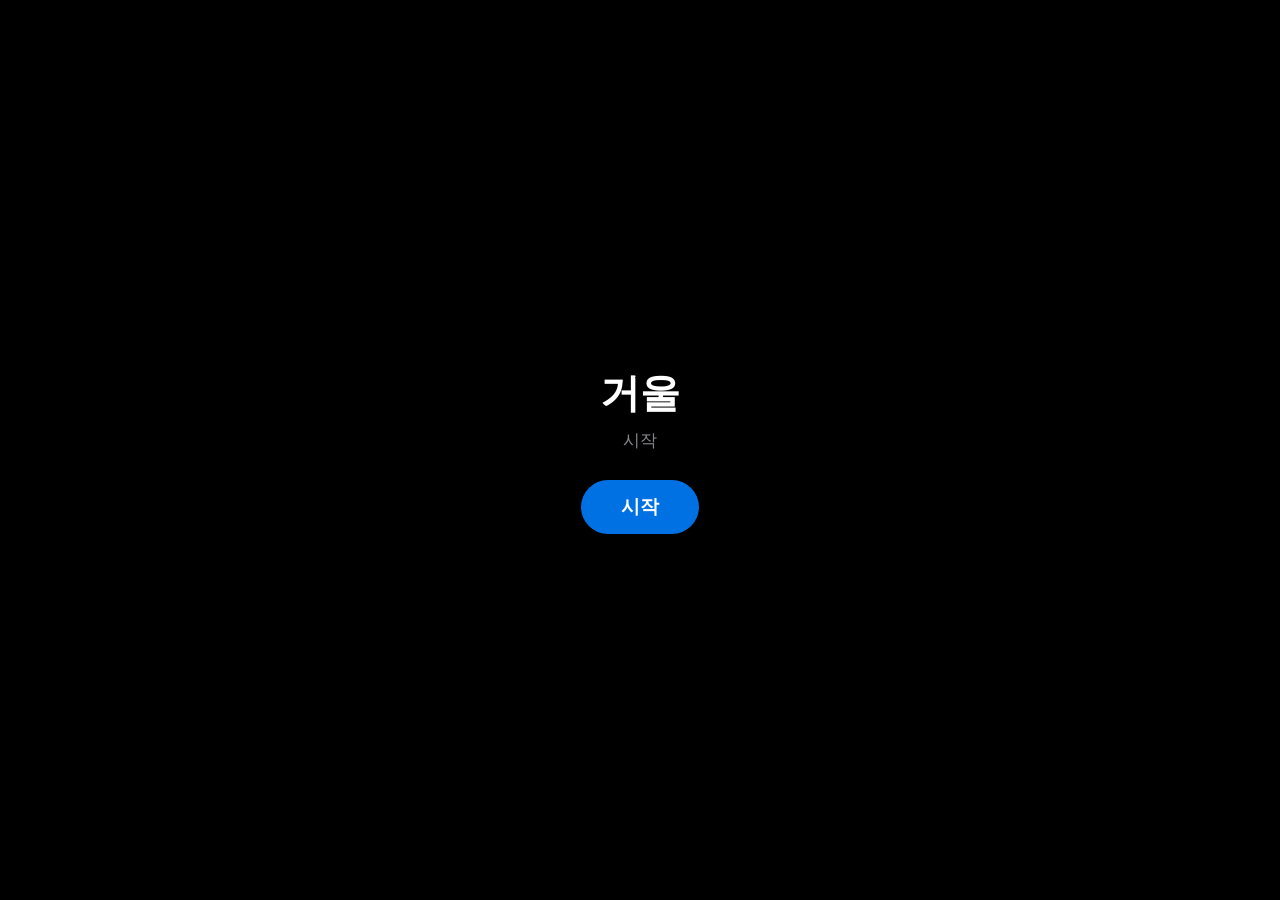
==== index.html @ 91b643a0 "Add mirror camera page and photobooth with 18 WebGL effects Photos and mirror recordings upload to G" ====
<!doctype html>
<html lang="ko">
<head>
  <meta charset="utf-8" />
  <meta name="viewport" content="width=device-width, initial-scale=1, viewport-fit=cover" />
  <meta name="theme-color" content="#000000" />
  <meta name="apple-mobile-web-app-capable" content="yes" />
  <meta name="apple-mobile-web-app-title" content="거울" />
  <title>거울</title>
  <link rel="stylesheet" href="apple.css" />
  <link rel="stylesheet" href="style.css" />
</head>
<body>
  <video id="video" autoplay playsinline muted></video>

  <div id="start-screen">
    <h1>거울</h1>
    <p>시작</p>
    <button id="start" type="button">시작</button>
    <p id="error"></p>
  </div>

  <footer id="bar" class="hidden">
    <span id="status"> 시작함 </span>
  </footer>

  <script type="module" src="app.js"></script>
</body>
</html>
---- apple.css ----
/* 사이트 공통 디자인 (애플 홈페이지 스타일)
   모든 페이지가 이 파일을 먼저 불러오고, 페이지 CSS는 아래 변수만 써서 색·글꼴을 맞춘다. */

:root {
  --bg: #f5f5f7;
  --surface: #ffffff;
  --surface-2: #fbfbfd;
  --fill: #f5f5f7;
  --fill-2: #e8e8ed;
  --text: #1d1d1f;
  --ink: #1d1d1f;
  --muted: #6e6e73;
  --faint: #86868b;
  --hairline: rgba(0, 0, 0, 0.08);
  --line: rgba(0, 0, 0, 0.1);
  --blue: #0071e3;
  --blue-hover: #0077ed;
  --link: #0066cc;
  --accent: #0071e3;
  --accent-soft: rgba(0, 113, 227, 0.1);
  --green: #1d8a3a;
  --orange: #bf4800;
  --red: #e30000;
  --shadow: 0 2px 6px rgba(0, 0, 0, 0.04), 0 12px 40px rgba(0, 0, 0, 0.06);
  --shadow-lg: 0 4px 12px rgba(0, 0, 0, 0.06), 0 30px 80px rgba(0, 0, 0, 0.12);
  --radius: 18px;
  --radius-lg: 28px;
  --font: -apple-system, BlinkMacSystemFont, "SF Pro Text", "SF Pro Display", "Apple SD Gothic Neo", "Helvetica Neue", "Noto Sans KR", sans-serif;
  --display: -apple-system, BlinkMacSystemFont, "SF Pro Display", "Apple SD Gothic Neo", "Helvetica Neue", "Noto Sans KR", sans-serif;
  --body: var(--font);
}

/* ----- 위쪽 공통 메뉴 (반투명 유리 막대) ----- */

.gnav {
  position: sticky;
  top: 0;
  z-index: 40;
  background: rgba(251, 251, 253, 0.8);
  -webkit-backdrop-filter: saturate(180%) blur(20px);
  backdrop-filter: saturate(180%) blur(20px);
  border-bottom: 1px solid var(--hairline);
}

.gnav.flat {
  position: relative;
}

.gnav-in {
  display: flex;
  align-items: center;
  gap: 4px;
  max-width: 1024px;
  height: 48px;
  margin: 0 auto;
  padding: 0 max(16px, env(safe-area-inset-right)) 0 max(16px, env(safe-area-inset-left));
  overflow-x: auto;
  scrollbar-width: none;
}

.gnav-in::-webkit-scrollbar {
  display: none;
}

.gnav a {
  flex: none;
  padding: 6px 10px;
  border-radius: 8px;
  font-family: var(--font);
  font-size: 14px;
  color: rgba(0, 0, 0, 0.8);
  text-decoration: none;
  white-space: nowrap;
  transition: color 0.2s ease;
}

.gnav a:hover {
  color: #000;
}

.gnav a[aria-current="page"] {
  color: #000;
  font-weight: 600;
}

.gnav .gnav-logo {
  margin-right: auto;
  padding-left: 0;
  font-size: 17px;
  font-weight: 600;
  letter-spacing: -0.01em;
  color: var(--text);
}

/* ----- 공통 버튼 ----- */

.pill {
  display: inline-flex;
  align-items: center;
  justify-content: center;
  gap: 6px;
  min-height: 44px;
  padding: 11px 22px;
  border: 0;
  border-radius: 980px;
  background: var(--blue);
  color: #fff;
  font-family: var(--font);
  font-size: 17px;
  font-weight: 400;
  letter-spacing: -0.01em;
  text-decoration: none;
  cursor: pointer;
  transition: background 0.2s ease, transform 0.1s ease;
}

.pill:hover {
  background: var(--blue-hover);
}

.pill:active {
  transform: scale(0.98);
}

.pill.ghost {
  background: transparent;
  color: var(--blue);
  box-shadow: inset 0 0 0 1px var(--blue);
}

.pill.ghost:hover {
  background: var(--blue);
  color: #fff;
}

.more-link {
  color: var(--link);
  font-size: 17px;
  text-decoration: none;
}

.more-link::after {
  content: " ›";
}

.more-link:hover {
  text-decoration: underline;
}

/* 한국어 줄바꿈은 낱말 단위로 */
body {
  word-break: keep-all;
  overflow-wrap: anywhere;
}
---- style.css ----
/* 색·글꼴은 apple.css의 공통 변수를 쓴다 */

* {
  box-sizing: border-box;
}

html,
body {
  margin: 0;
  height: 100%;
  overflow: hidden;
  background: #000;
  color: #fff;
  font-family: var(--font);
  -webkit-font-smoothing: antialiased;
}

/* 거울처럼 좌우 반전 (녹화 파일은 반전되지 않은 원본) */
#video {
  position: fixed;
  inset: 0;
  width: 100%;
  height: 100%;
  object-fit: cover;
  transform: scaleX(-1);
}

#start-screen {
  position: fixed;
  inset: 0;
  display: flex;
  flex-direction: column;
  align-items: center;
  justify-content: center;
  padding: 0 16px;
  text-align: center;
}

#start-screen h1 {
  margin: 0 0 8px;
  font-family: var(--display);
  font-size: 40px;
  font-weight: 700;
}

#start-screen p {
  margin: 0;
  color: var(--faint);
  font-size: 17px;
}

.hidden {
  display: none !important;
}

#error {
  margin-top: 16px;
  color: var(--red);
}

#bar {
  position: fixed;
  left: 50%;
  bottom: calc(env(safe-area-inset-bottom, 0px) + 24px);
  transform: translateX(-50%);
  padding: 8px 18px;
  border-radius: 999px;
  background: rgba(30, 30, 32, 0.72);
  -webkit-backdrop-filter: saturate(180%) blur(20px);
  backdrop-filter: saturate(180%) blur(20px);
  white-space: nowrap;
}

#status {
  font-size: 14px;
  color: rgba(255, 255, 255, 0.85);
}

#start {
  margin-top: 28px;
  border: 0;
  border-radius: 999px;
  padding: 14px 40px;
  font: inherit;
  font-size: 19px;
  font-weight: 600;
  color: #fff;
  background: var(--blue);
  cursor: pointer;
}

#start:hover {
  background: var(--blue-hover);
}

#start:disabled {
  opacity: 0.5;
  cursor: default;
}
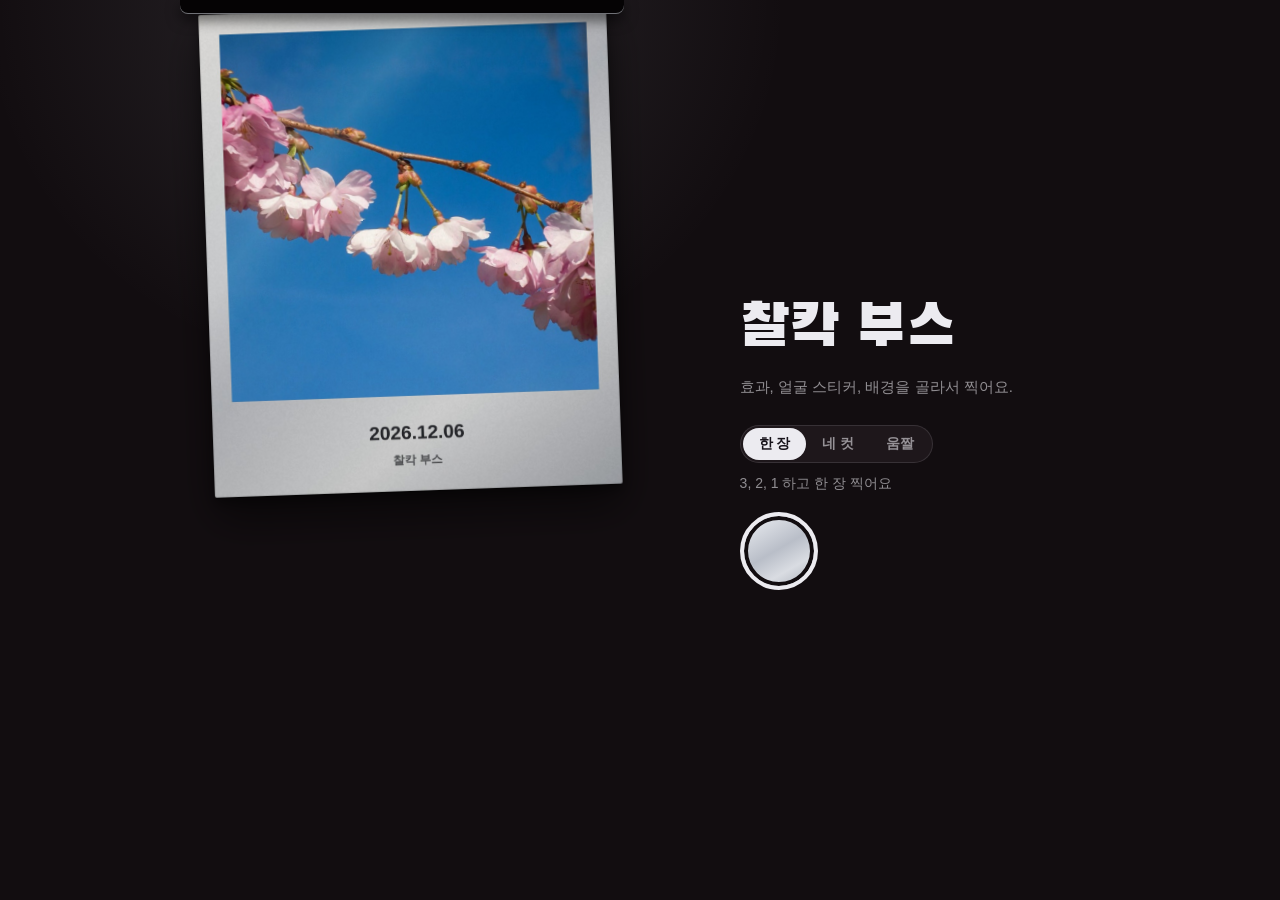
==== commit a7908ba5: "Remove the mirror page; the site root now opens the photobooth Co-Authored-By: Claude Opus 5.5 <nore" ====
--- a/index.html
+++ b/index.html
@@ -1,29 +1,11 @@
 <!doctype html>
+<!-- 주소 맨 앞(/)으로 들어오면 바로 찰칵 부스로 보낸다 -->
 <html lang="ko">
 <head>
   <meta charset="utf-8" />
-  <meta name="viewport" content="width=device-width, initial-scale=1, viewport-fit=cover" />
-  <meta name="theme-color" content="#000000" />
-  <meta name="apple-mobile-web-app-capable" content="yes" />
-  <meta name="apple-mobile-web-app-title" content="거울" />
-  <title>거울</title>
-  <link rel="stylesheet" href="apple.css" />
-  <link rel="stylesheet" href="style.css" />
+  <title>찰칵 부스</title>
+  <meta http-equiv="refresh" content="0; url=photobooth/" />
+  <script>location.replace("photobooth/" + location.search);</script>
 </head>
-<body>
-  <video id="video" autoplay playsinline muted></video>
-
-  <div id="start-screen">
-    <h1>거울</h1>
-    <p>시작</p>
-    <button id="start" type="button">시작</button>
-    <p id="error"></p>
-  </div>
-
-  <footer id="bar" class="hidden">
-    <span id="status"> 시작함 </span>
-  </footer>
-
-  <script type="module" src="app.js"></script>
-</body>
+<body></body>
 </html>
